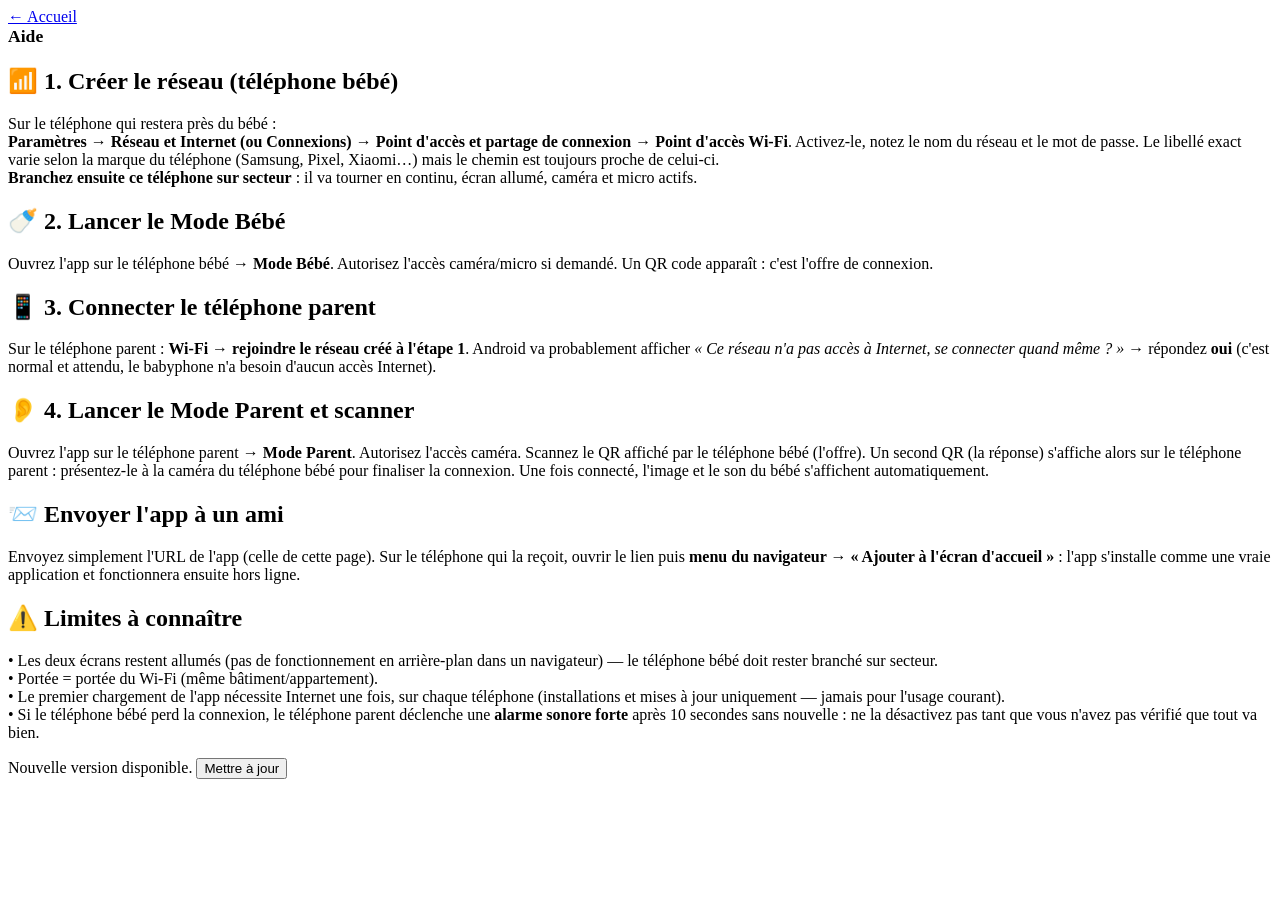
==== aide.html @ 84c48073 "Add files via upload" ====
<!doctype html>
<html lang="fr">
<head>
<meta charset="utf-8">
<meta name="viewport" content="width=device-width, initial-scale=1, viewport-fit=cover">
<meta name="theme-color" content="#0d0f14">
<title>Babyphone — Aide</title>
<link rel="manifest" href="manifest.json">
<link rel="icon" href="icons/icon-192.png">
<link rel="stylesheet" href="css/style.css">
</head>
<body>
  <div class="row-between">
    <a href="index.html" class="btn">← Accueil</a>
    <h1 style="margin:0;font-size:1.1rem;">Aide</h1>
  </div>

  <div class="stack">

    <div class="card">
      <h2>📶 1. Créer le réseau (téléphone bébé)</h2>
      <p class="hint">
        Sur le téléphone qui restera près du bébé :<br>
        <b>Paramètres → Réseau et Internet (ou Connexions) → Point d'accès et partage de connexion → Point d'accès Wi-Fi</b>.
        Activez-le, notez le nom du réseau et le mot de passe.
        Le libellé exact varie selon la marque du téléphone (Samsung, Pixel, Xiaomi…) mais le chemin est toujours proche de celui-ci.<br>
        <b>Branchez ensuite ce téléphone sur secteur</b> : il va tourner en continu, écran allumé, caméra et micro actifs.
      </p>
    </div>

    <div class="card">
      <h2>🍼 2. Lancer le Mode Bébé</h2>
      <p class="hint">
        Ouvrez l'app sur le téléphone bébé → <b>Mode Bébé</b>. Autorisez l'accès caméra/micro si demandé.
        Un QR code apparaît : c'est l'offre de connexion.
      </p>
    </div>

    <div class="card">
      <h2>📱 3. Connecter le téléphone parent</h2>
      <p class="hint">
        Sur le téléphone parent : <b>Wi-Fi → rejoindre le réseau créé à l'étape 1</b>.
        Android va probablement afficher <i>« Ce réseau n'a pas accès à Internet, se connecter quand même ? »</i>
        → répondez <b>oui</b> (c'est normal et attendu, le babyphone n'a besoin d'aucun accès Internet).
      </p>
    </div>

    <div class="card">
      <h2>👂 4. Lancer le Mode Parent et scanner</h2>
      <p class="hint">
        Ouvrez l'app sur le téléphone parent → <b>Mode Parent</b>. Autorisez l'accès caméra.
        Scannez le QR affiché par le téléphone bébé (l'offre). Un second QR (la réponse) s'affiche alors sur le
        téléphone parent : présentez-le à la caméra du téléphone bébé pour finaliser la connexion.
        Une fois connecté, l'image et le son du bébé s'affichent automatiquement.
      </p>
    </div>

    <div class="card">
      <h2>📨 Envoyer l'app à un ami</h2>
      <p class="hint">
        Envoyez simplement l'URL de l'app (celle de cette page). Sur le téléphone qui la reçoit, ouvrir le lien
        puis <b>menu du navigateur → « Ajouter à l'écran d'accueil »</b> : l'app s'installe comme une vraie
        application et fonctionnera ensuite hors ligne.
      </p>
    </div>

    <div class="card">
      <h2>⚠️ Limites à connaître</h2>
      <p class="hint">
        • Les deux écrans restent allumés (pas de fonctionnement en arrière-plan dans un navigateur) — le
        téléphone bébé doit rester branché sur secteur.<br>
        • Portée = portée du Wi-Fi (même bâtiment/appartement).<br>
        • Le premier chargement de l'app nécessite Internet une fois, sur chaque téléphone (installations et
        mises à jour uniquement — jamais pour l'usage courant).<br>
        • Si le téléphone bébé perd la connexion, le téléphone parent déclenche une <b>alarme sonore forte</b>
        après 10 secondes sans nouvelle : ne la désactivez pas tant que vous n'avez pas vérifié que tout va bien.
      </p>
    </div>

  </div>

  <div id="update-banner" class="update-banner">
    <span>Nouvelle version disponible.</span>
    <button>Mettre à jour</button>
  </div>

  <script src="js/app.js"></script>
</body>
</html>
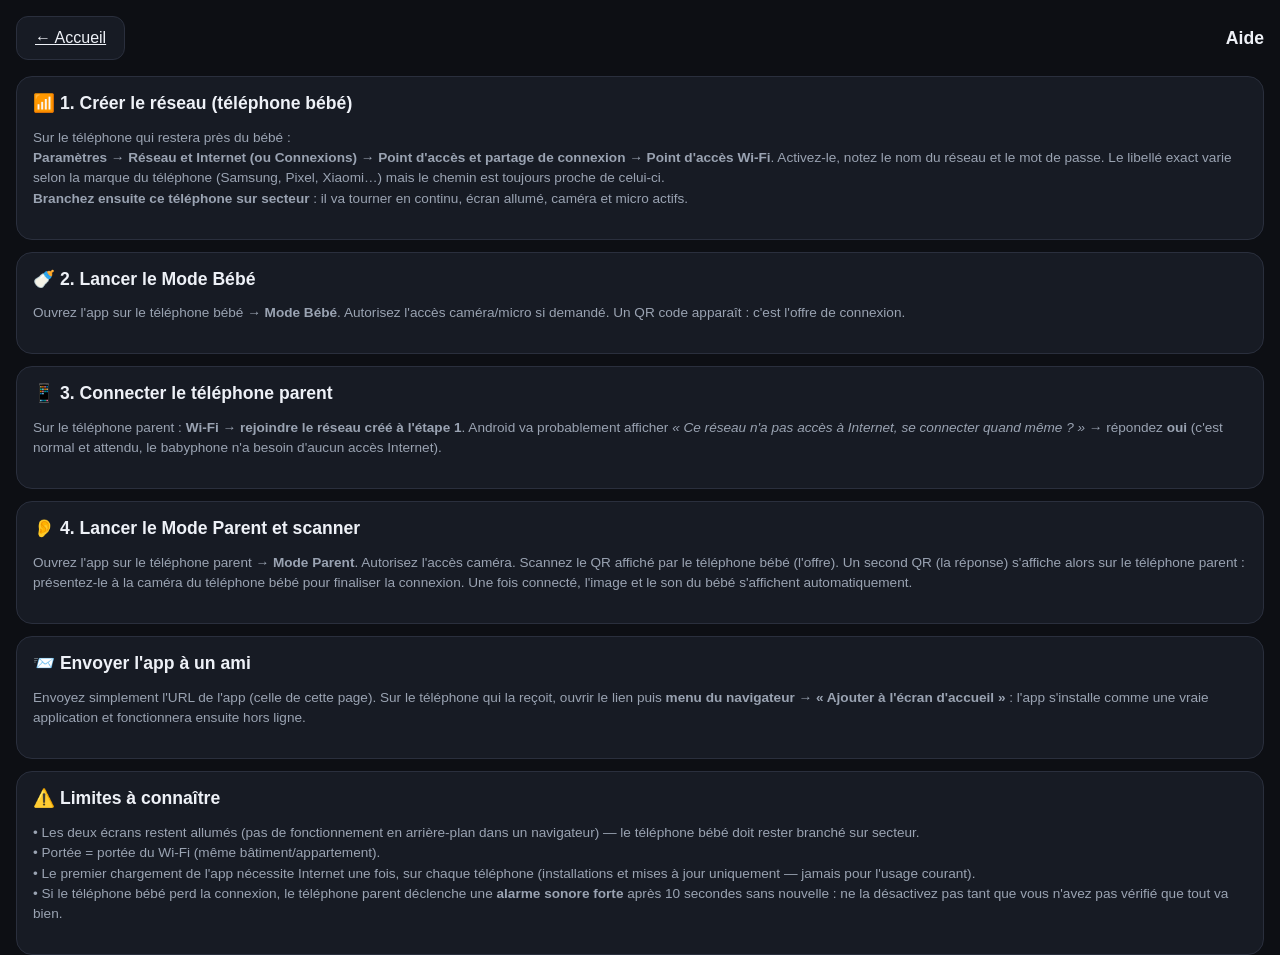
==== commit 6f983b14: "Add files via upload" ====
--- a/aide.html
+++ b/aide.html
@@ -6,8 +6,8 @@
 <meta name="theme-color" content="#0d0f14">
 <title>Babyphone — Aide</title>
 <link rel="manifest" href="manifest.json">
-<link rel="icon" href="icons/icon-192.png">
-<link rel="stylesheet" href="css/style.css">
+<link rel="icon" href="icon-192.png">
+<link rel="stylesheet" href="style.css">
 </head>
 <body>
   <div class="row-between">
@@ -84,6 +84,6 @@
     <button>Mettre à jour</button>
   </div>
 
-  <script src="js/app.js"></script>
+  <script src="app.js"></script>
 </body>
 </html>
--- a/style.css
+++ b/style.css
@@ -0,0 +1,296 @@
+/* Babyphone PWA — feuille de style commune.
+   Thème sombre par défaut (usage nocturne en chambre d'enfant). */
+
+:root {
+  --bg: #0d0f14;
+  --bg-elevated: #171b24;
+  --text: #eef1f7;
+  --text-dim: #9aa3b2;
+  --accent: #4f7cff;
+  --accent-dark: #2e4fb0;
+  --ok: #2ecc71;
+  --warn: #f5a623;
+  --danger: #e63946;
+  --border: #2a2f3d;
+  --radius: 16px;
+  --safe-top: env(safe-area-inset-top, 0px);
+  --safe-bottom: env(safe-area-inset-bottom, 0px);
+  --safe-left: env(safe-area-inset-left, 0px);
+  --safe-right: env(safe-area-inset-right, 0px);
+}
+
+* { box-sizing: border-box; }
+
+html, body {
+  margin: 0;
+  padding: 0;
+  height: 100%;
+  background: var(--bg);
+  color: var(--text);
+  font-family: -apple-system, "Segoe UI", Roboto, "Noto Sans", Arial, sans-serif;
+  -webkit-tap-highlight-color: transparent;
+  overscroll-behavior: none;
+}
+
+body {
+  min-height: 100dvh;
+  padding: calc(16px + var(--safe-top)) calc(16px + var(--safe-right))
+           calc(16px + var(--safe-bottom)) calc(16px + var(--safe-left));
+  display: flex;
+  flex-direction: column;
+  gap: 16px;
+}
+
+a { color: var(--accent); }
+
+h1 { font-size: 1.4rem; margin: 0 0 4px; }
+h2 { font-size: 1.1rem; margin: 0 0 8px; }
+p { line-height: 1.5; color: var(--text-dim); }
+
+.center-page {
+  flex: 1;
+  display: flex;
+  flex-direction: column;
+  justify-content: center;
+  align-items: stretch;
+  gap: 20px;
+  max-width: 480px;
+  width: 100%;
+  margin: 0 auto;
+}
+
+.card {
+  background: var(--bg-elevated);
+  border: 1px solid var(--border);
+  border-radius: var(--radius);
+  padding: 16px;
+}
+
+/* --- Gros boutons page d'accueil --- */
+.btn-giant {
+  display: flex;
+  flex-direction: column;
+  align-items: center;
+  justify-content: center;
+  gap: 8px;
+  padding: 28px 16px;
+  border-radius: var(--radius);
+  border: none;
+  background: var(--accent);
+  color: white;
+  font-size: 1.3rem;
+  font-weight: 600;
+  cursor: pointer;
+  min-height: 96px;
+}
+.btn-giant .emoji { font-size: 2rem; }
+.btn-giant:active { background: var(--accent-dark); }
+.btn-giant.secondary {
+  background: var(--bg-elevated);
+  border: 1px solid var(--border);
+  color: var(--text);
+  font-size: 1rem;
+  min-height: auto;
+  padding: 14px;
+}
+
+/* --- Boutons standards --- */
+button, .btn {
+  font: inherit;
+  border-radius: 12px;
+  border: 1px solid var(--border);
+  background: var(--bg-elevated);
+  color: var(--text);
+  padding: 12px 18px;
+  cursor: pointer;
+}
+button:disabled { opacity: 0.5; cursor: not-allowed; }
+.btn-primary { background: var(--accent); border-color: var(--accent); color: white; }
+.btn-danger { background: var(--danger); border-color: var(--danger); color: white; }
+.btn-row { display: flex; gap: 10px; flex-wrap: wrap; }
+
+/* --- QR --- */
+.qr-wrap {
+  background: white;
+  border-radius: 12px;
+  padding: 12px;
+  display: flex;
+  align-items: center;
+  justify-content: center;
+  width: min(88vw, 380px);
+  aspect-ratio: 1;
+  margin: 0 auto;
+}
+.qr-wrap canvas, .qr-wrap img { width: 100%; height: 100%; }
+
+.qr-scan-wrap {
+  position: relative;
+  width: min(88vw, 380px);
+  aspect-ratio: 1;
+  margin: 0 auto;
+  border-radius: 12px;
+  overflow: hidden;
+  background: black;
+}
+.qr-scan-wrap video { width: 100%; height: 100%; object-fit: cover; }
+.qr-scan-wrap::after {
+  content: "";
+  position: absolute;
+  inset: 10%;
+  border: 3px solid var(--accent);
+  border-radius: 12px;
+  pointer-events: none;
+}
+
+/* --- Vidéo live --- */
+.video-wrap {
+  position: relative;
+  flex: 1;
+  background: black;
+  border-radius: var(--radius);
+  overflow: hidden;
+  min-height: 200px;
+}
+.video-wrap video {
+  width: 100%;
+  height: 100%;
+  object-fit: cover;
+  display: block;
+}
+.video-wrap.audio-only video { display: none; }
+.video-wrap.audio-only::before {
+  content: "🔊 Écoute audio seule";
+  position: absolute;
+  inset: 0;
+  display: flex;
+  align-items: center;
+  justify-content: center;
+  color: var(--text-dim);
+  font-size: 1.1rem;
+}
+
+/* --- Statut connexion --- */
+.status-badge {
+  display: inline-flex;
+  align-items: center;
+  gap: 6px;
+  padding: 6px 12px;
+  border-radius: 999px;
+  font-size: 0.85rem;
+  font-weight: 600;
+  background: var(--bg-elevated);
+  border: 1px solid var(--border);
+}
+.status-badge .dot { width: 10px; height: 10px; border-radius: 50%; background: var(--text-dim); }
+.status-badge.ok .dot { background: var(--ok); }
+.status-badge.warn .dot { background: var(--warn); }
+.status-badge.danger .dot { background: var(--danger); }
+
+/* --- Voile noir (mode bébé, écran assombri) --- */
+.veil {
+  position: fixed;
+  inset: 0;
+  background: black;
+  z-index: 50;
+  display: none;
+}
+.veil.active { display: block; }
+.veil-hint {
+  position: absolute;
+  bottom: calc(24px + var(--safe-bottom));
+  left: 0; right: 0;
+  text-align: center;
+  color: #444;
+  font-size: 0.8rem;
+}
+
+/* --- Alarme déconnexion plein écran (mode parent) --- */
+.alarm-fullscreen {
+  position: fixed;
+  inset: 0;
+  z-index: 100;
+  background: var(--danger);
+  display: none;
+  flex-direction: column;
+  align-items: center;
+  justify-content: center;
+  gap: 16px;
+  text-align: center;
+  padding: 24px;
+  animation: alarm-blink 0.6s steps(1) infinite;
+}
+.alarm-fullscreen.active { display: flex; }
+.alarm-fullscreen h2 { font-size: 1.8rem; margin: 0; color: white; }
+.alarm-fullscreen p { color: rgba(255,255,255,0.9); }
+@keyframes alarm-blink {
+  0%, 49% { background: var(--danger); }
+  50%, 100% { background: #7a0d15; }
+}
+
+/* --- Bannière mise à jour --- */
+.update-banner {
+  position: fixed;
+  left: 12px; right: 12px;
+  bottom: calc(12px + var(--safe-bottom));
+  z-index: 80;
+  background: var(--accent);
+  color: white;
+  border-radius: 12px;
+  padding: 12px 16px;
+  display: none;
+  align-items: center;
+  justify-content: space-between;
+  gap: 12px;
+  box-shadow: 0 4px 20px rgba(0,0,0,0.4);
+}
+.update-banner.active { display: flex; }
+.update-banner button { background: white; color: var(--accent-dark); border: none; font-weight: 600; }
+
+/* --- Curseur seuil bruit --- */
+.slider-row { display: flex; flex-direction: column; gap: 6px; }
+input[type="range"] {
+  width: 100%;
+  accent-color: var(--accent);
+}
+.meter {
+  height: 10px;
+  border-radius: 999px;
+  background: var(--border);
+  overflow: hidden;
+  position: relative;
+}
+.meter > span {
+  display: block;
+  height: 100%;
+  background: var(--ok);
+  width: 0%;
+  transition: width 0.08s linear, background 0.15s linear;
+}
+.meter.over > span { background: var(--danger); }
+
+/* --- Alerte bruit flash (mode parent) --- */
+.flash-noise {
+  position: fixed;
+  inset: 0;
+  background: white;
+  opacity: 0;
+  pointer-events: none;
+  z-index: 60;
+}
+.flash-noise.active { animation: flash 0.35s ease-out; }
+@keyframes flash { 0% { opacity: 0.85; } 100% { opacity: 0; } }
+
+.hint { font-size: 0.85rem; color: var(--text-dim); }
+.stack { display: flex; flex-direction: column; gap: 12px; }
+.row-between { display: flex; align-items: center; justify-content: space-between; gap: 10px; }
+
+footer.app-footer {
+  text-align: center;
+  font-size: 0.75rem;
+  color: var(--text-dim);
+  padding-bottom: 4px;
+}
+
+@media (min-width: 700px) {
+  .center-page { max-width: 560px; }
+}
